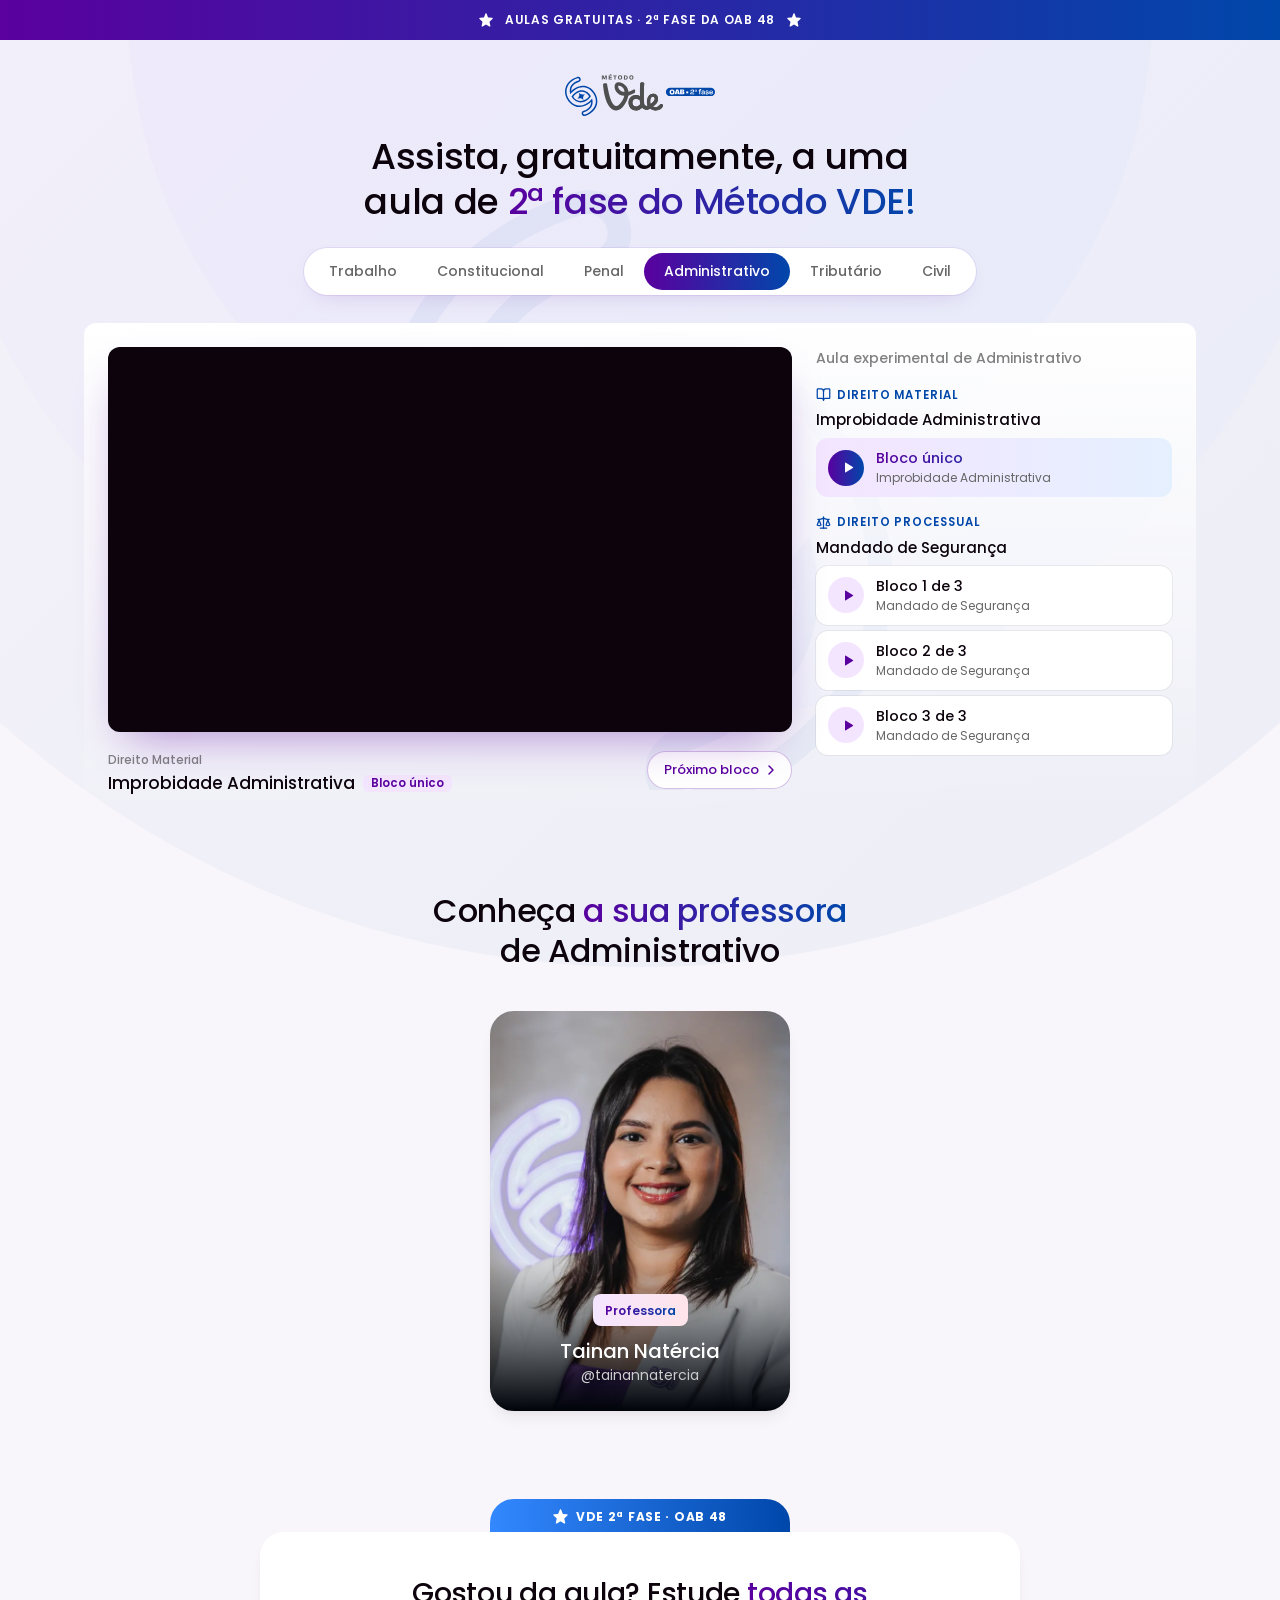
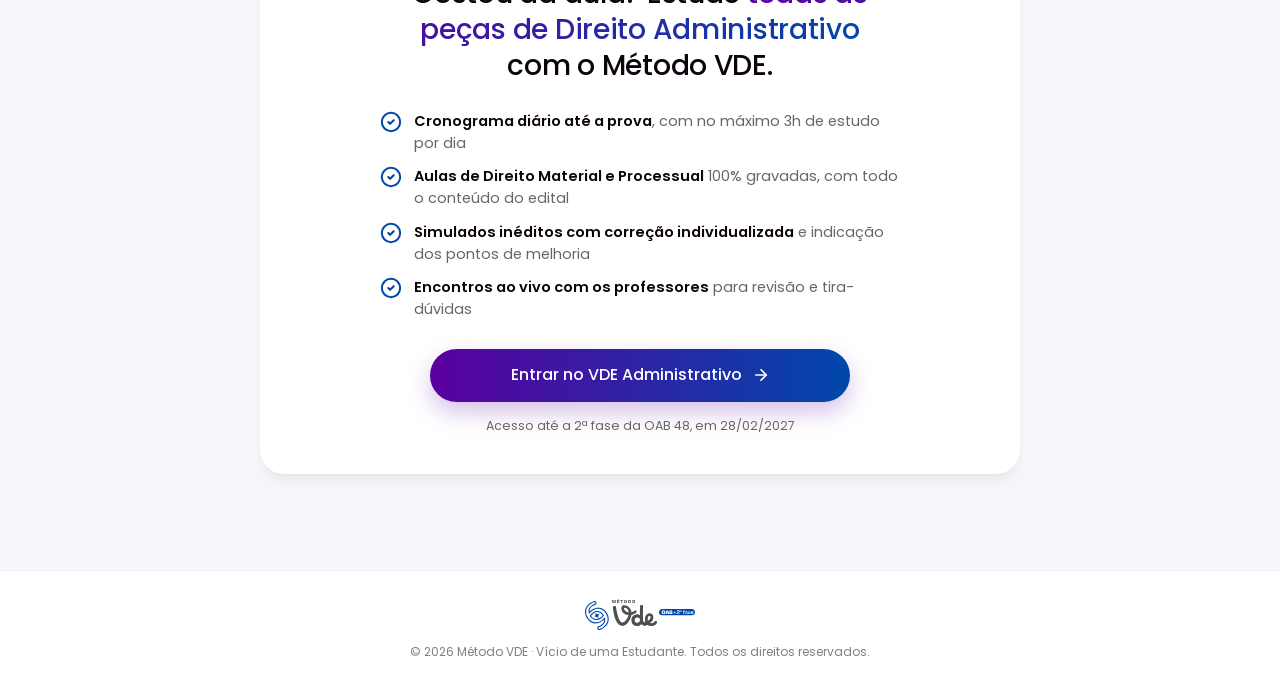
==== administrativo/index.html @ f40fd119 "feat: páginas de aula gratuita da 2ª fase OAB 48 (v1 e v2) Uma página por área (Trabalho, Constituci" ====
<!DOCTYPE html>
<html lang="pt-BR">
<head>
  <meta charset="UTF-8">
  <meta name="viewport" content="width=device-width, initial-scale=1.0">
  <title>Aula gratuita de 2ª fase · Direito Administrativo | Método VDE</title>
  <meta name="description" content="Assista, gratuitamente, a uma aula de 2ª fase de Direito Administrativo do Método VDE para a OAB 48: Improbidade Administrativa e Mandado de Segurança.">
  <meta property="og:title" content="Aula gratuita de 2ª fase · Direito Administrativo | Método VDE">
  <meta property="og:description" content="Assista, gratuitamente, a uma aula de 2ª fase de Direito Administrativo do Método VDE para a OAB 48: Improbidade Administrativa e Mandado de Segurança.">
  <meta property="og:type" content="website">
  <meta name="theme-color" content="#5a009f">
  <link rel="icon" href="/assets/olho-2fase.svg" type="image/svg+xml">
  <link rel="preconnect" href="https://fonts.googleapis.com">
  <link rel="preconnect" href="https://fonts.gstatic.com" crossorigin>
  <link href="https://fonts.googleapis.com/css2?family=Poppins:wght@400;500;600;700&display=swap" rel="stylesheet">
  <link rel="stylesheet" href="/assets/style.css">
</head>
<body data-page="administrativo">
<div class="topbar">
  <img src="/assets/estrela.svg" alt="" aria-hidden="true"><span>Aulas gratuitas · 2ª fase da OAB&nbsp;48</span><img src="/assets/estrela.svg" alt="" aria-hidden="true">
</div>
<img class="bg-mark" src="/assets/olho-2fase.svg" alt="" aria-hidden="true">
<header class="top">
  <a href="/" aria-label="Escolher outra área"><img src="/assets/logo-2fase.svg" alt="Método VDE · OAB 2ª fase"></a>
</header>

<main>
  <section class="hero">
    <div class="wrap">
      <h1>Assista, gratuitamente, a uma aula de <span class="grad-text">2ª&nbsp;fase do Método&nbsp;VDE!</span></h1>
      <nav class="areas" aria-label="Escolha a área">
  <a href="/trabalho">Trabalho</a>
  <a href="/constitucional">Constitucional</a>
  <a href="/penal">Penal</a>
  <a href="/administrativo" class="on" aria-current="page">Administrativo</a>
  <a href="/tributario">Tributário</a>
  <a href="/civil">Civil</a>
</nav>

      <div class="aula">
        <div class="player-col">
          <div class="player">
            <iframe id="player" src="https://player-vz-de17bc11-bf0.tv.pandavideo.com.br/embed/?v=746c2ba7-05da-4038-8122-dd7cc3b5351a" title="Aula gratuita de Direito Administrativo" allow="accelerometer;gyroscope;autoplay;encrypted-media;picture-in-picture" allowfullscreen fetchpriority="high"></iframe>
          </div>
          <div class="now">
            <div class="now-txt">
              <span class="now-kicker" id="now-kicker">Direito Material</span>
              <p class="now-title"><span id="now-title">Improbidade Administrativa</span> <span class="now-bloco" id="now-bloco">Bloco único</span></p>
            </div>
            <button type="button" class="btn-next" id="btn-next">Próximo bloco <svg viewBox="0 0 24 24" fill="none" stroke="currentColor" stroke-width="2.2" stroke-linecap="round" stroke-linejoin="round" aria-hidden="true"><path d="m9 18 6-6-6-6"/></svg></button>
          </div>
        </div>
        <aside class="playlist" aria-label="Blocos da aula">
          <p class="pl-label">Aula experimental de Administrativo</p>
          <div class="pl-group">
          <p class="pl-kicker"><svg viewBox="0 0 24 24" fill="none" stroke="currentColor" stroke-width="2" stroke-linecap="round" stroke-linejoin="round" aria-hidden="true"><path d="M12 7v14"/><path d="M3 18a1 1 0 0 1-1-1V4a1 1 0 0 1 1-1h5a4 4 0 0 1 4 4 4 4 0 0 1 4-4h5a1 1 0 0 1 1 1v13a1 1 0 0 1-1 1h-6a3 3 0 0 0-3 3 3 3 0 0 0-3-3z"/></svg>Direito Material</p>
          <p class="pl-title">Improbidade Administrativa</p>
          <button type="button" class="pl-item on" data-i="0" aria-pressed="true">
            <span class="pl-ico"><svg viewBox="0 0 24 24" fill="currentColor" aria-hidden="true"><path d="M8 5.14v13.72a1 1 0 0 0 1.5.86l11-6.86a1 1 0 0 0 0-1.72l-11-6.86A1 1 0 0 0 8 5.14z"/></svg></span>
            <span class="pl-txt"><b>Bloco único</b><small>Improbidade Administrativa</small></span>
          </button>
        </div>
        <div class="pl-group">
          <p class="pl-kicker"><svg viewBox="0 0 24 24" fill="none" stroke="currentColor" stroke-width="2" stroke-linecap="round" stroke-linejoin="round" aria-hidden="true"><path d="m16 16 3-8 3 8c-.87.65-1.92 1-3 1s-2.13-.35-3-1Z"/><path d="m2 16 3-8 3 8c-.87.65-1.92 1-3 1s-2.13-.35-3-1Z"/><path d="M7 21h10"/><path d="M12 3v18"/><path d="M3 7h2c2 0 5-1 7-2 2 1 5 2 7 2h2"/></svg>Direito Processual</p>
          <p class="pl-title">Mandado de Segurança</p>
          <button type="button" class="pl-item" data-i="1" aria-pressed="false">
            <span class="pl-ico"><svg viewBox="0 0 24 24" fill="currentColor" aria-hidden="true"><path d="M8 5.14v13.72a1 1 0 0 0 1.5.86l11-6.86a1 1 0 0 0 0-1.72l-11-6.86A1 1 0 0 0 8 5.14z"/></svg></span>
            <span class="pl-txt"><b>Bloco 1 de 3</b><small>Mandado de Segurança</small></span>
          </button>
          <button type="button" class="pl-item" data-i="2" aria-pressed="false">
            <span class="pl-ico"><svg viewBox="0 0 24 24" fill="currentColor" aria-hidden="true"><path d="M8 5.14v13.72a1 1 0 0 0 1.5.86l11-6.86a1 1 0 0 0 0-1.72l-11-6.86A1 1 0 0 0 8 5.14z"/></svg></span>
            <span class="pl-txt"><b>Bloco 2 de 3</b><small>Mandado de Segurança</small></span>
          </button>
          <button type="button" class="pl-item" data-i="3" aria-pressed="false">
            <span class="pl-ico"><svg viewBox="0 0 24 24" fill="currentColor" aria-hidden="true"><path d="M8 5.14v13.72a1 1 0 0 0 1.5.86l11-6.86a1 1 0 0 0 0-1.72l-11-6.86A1 1 0 0 0 8 5.14z"/></svg></span>
            <span class="pl-txt"><b>Bloco 3 de 3</b><small>Mandado de Segurança</small></span>
          </button>
        </div>
        </aside>
      </div>
    </div>
  </section>

  <section class="sec-profs">
    <div class="wrap">
      <h2>Conheça <span class="grad-text">a sua professora</span> de Administrativo</h2>
      <div class="profs single">
      <article class="prof" tabindex="0">
        <img src="/assets/profs/tainan-natercia.webp" alt="Tainan Natércia, Professora" loading="lazy" width="1200" height="888">
        <div class="prof-base">
          <span class="chip"><span>Professora</span></span>
          <p class="prof-nome">Tainan Natércia</p>
          <span class="prof-ig">@tainannatercia</span>
          <span class="prof-more">Ver currículo</span>
        </div>
        <div class="prof-hover">
          <div class="prof-hd">
            <span class="chip"><span>Professora</span></span>
            <p class="prof-nome">Tainan Natércia</p>
            <span class="prof-ig">@tainannatercia</span>
          </div>
          <p class="prof-bio">Advogada. Expertise e atuação em Direito Público. Mestre em Direito ao Desenvolvimento. Professora do Método VDE.</p>
          <a class="prof-link" href="https://www.instagram.com/tainannatercia" target="_blank" rel="noopener"><img src="/assets/instagram-branco.svg" alt="" aria-hidden="true" width="22" height="22">Ver perfil</a>
        </div>
      </article>
      </div>
    </div>
  </section>

  <section class="sec-cta">
    <div class="wrap">
      <div class="cta-shell">
        <div class="cta-tab"><img src="/assets/estrela.svg" alt="" aria-hidden="true"><span>VDE 2ª Fase · OAB&nbsp;48</span></div>
        <div class="cta-box">
          <h2>Gostou da aula? Estude <span class="grad-text">todas as peças de Direito Administrativo</span> com o Método&nbsp;VDE.</h2>
          <ul class="cta-list">
            <li><svg viewBox="0 0 24 24" fill="none" stroke="currentColor" stroke-width="2.2" stroke-linecap="round" stroke-linejoin="round" aria-hidden="true"><circle cx="12" cy="12" r="10"/><path d="m9 12 2 2 4-4"/></svg><span><b>Cronograma diário até a prova</b>, com no máximo 3h de estudo por dia</span></li>
            <li><svg viewBox="0 0 24 24" fill="none" stroke="currentColor" stroke-width="2.2" stroke-linecap="round" stroke-linejoin="round" aria-hidden="true"><circle cx="12" cy="12" r="10"/><path d="m9 12 2 2 4-4"/></svg><span><b>Aulas de Direito Material e Processual</b> 100% gravadas, com todo o conteúdo do edital</span></li>
            <li><svg viewBox="0 0 24 24" fill="none" stroke="currentColor" stroke-width="2.2" stroke-linecap="round" stroke-linejoin="round" aria-hidden="true"><circle cx="12" cy="12" r="10"/><path d="m9 12 2 2 4-4"/></svg><span><b>Simulados inéditos com correção individualizada</b> e indicação dos pontos de melhoria</span></li>
            <li><svg viewBox="0 0 24 24" fill="none" stroke="currentColor" stroke-width="2.2" stroke-linecap="round" stroke-linejoin="round" aria-hidden="true"><circle cx="12" cy="12" r="10"/><path d="m9 12 2 2 4-4"/></svg><span><b>Encontros ao vivo com os professores</b> para revisão e tira-dúvidas</span></li>
          </ul>
          <a class="btn" href="https://metodovde.com.br/segundafase/turma/administrativo#purchase-section" data-cta>Entrar no VDE Administrativo <svg viewBox="0 0 24 24" fill="none" stroke="currentColor" stroke-width="2.2" stroke-linecap="round" stroke-linejoin="round" aria-hidden="true"><path d="M5 12h14"/><path d="m12 5 7 7-7 7"/></svg></a>
          <p class="cta-note">Acesso até a 2ª fase da OAB 48, em 28/02/2027</p>
        </div>
      </div>
    </div>
  </section>
</main>

<footer class="foot">
  <div class="wrap">
    <img src="/assets/logo-2fase.svg" alt="Método VDE · OAB 2ª fase">
    <p>© 2026 Método VDE · Vício de uma Estudante. Todos os direitos reservados.</p>
  </div>
</footer>

<script>window.__BLOCOS__ = [{"src":"https://player-vz-de17bc11-bf0.tv.pandavideo.com.br/embed/?v=746c2ba7-05da-4038-8122-dd7cc3b5351a","tipo":"Direito Material","titulo":"Improbidade Administrativa","bloco":"Bloco único","area":"Direito Administrativo"},{"src":"https://player-vz-de17bc11-bf0.tv.pandavideo.com.br/embed/?v=700ed005-735b-4217-8921-2ffc0837ed28","tipo":"Direito Processual","titulo":"Mandado de Segurança","bloco":"Bloco 1 de 3","area":"Direito Administrativo"},{"src":"https://player-vz-de17bc11-bf0.tv.pandavideo.com.br/embed/?v=404a8434-0dd2-4a97-846f-cc614ed9724f","tipo":"Direito Processual","titulo":"Mandado de Segurança","bloco":"Bloco 2 de 3","area":"Direito Administrativo"},{"src":"https://player-vz-de17bc11-bf0.tv.pandavideo.com.br/embed/?v=1731c9a4-ccc6-4147-b9ce-858e5537b244","tipo":"Direito Processual","titulo":"Mandado de Segurança","bloco":"Bloco 3 de 3","area":"Direito Administrativo"}];</script>
<script src="/assets/player.js" defer></script>
</body>
</html>
---- assets/style.css ----
/* Tokens extraídos de metodovde.com.br/segundafase (CSS e DOM de produção) */
:root {
  --bg: #f8f6fa;            /* bg-secondary */
  --card: #ffffff;          /* bg-primary */
  --text: #0c030c;          /* text-primary */
  --text-2: #666666;        /* text-secondary */
  --muted: #808080;
  --from: #5a009f;          /* --color-from */
  --to: #0047aa;            /* --color-to */
  --blue-2: #3388ff;
  --lilac: #f4e5ff;         /* brand-vicio-secondary */
  --grad: linear-gradient(to right, var(--from), var(--to));
  --grad-blue: linear-gradient(to right, var(--blue-2), var(--to));
  --grad-soft: linear-gradient(to right, #f4e5ff, #e5f0ff); /* item ativo da playlist */
  --grad-chip: linear-gradient(to right, #f4e5ff, #ffe5ea); /* chip do card de professor */
  --r-3xl: 24px;
  --r-xl: 12px;
  --font: 'Poppins', -apple-system, BlinkMacSystemFont, "Segoe UI", sans-serif;
  --shadow: 0 10px 15px -3px rgba(12,3,12,.06), 0 4px 6px -4px rgba(12,3,12,.05);
}
* { margin: 0; padding: 0; box-sizing: border-box; }
html { -webkit-text-size-adjust: 100%; scroll-behavior: smooth; }
body {
  font-family: var(--font); color: var(--text); font-weight: 400;
  line-height: 1.6; overflow-x: hidden; -webkit-font-smoothing: antialiased;
  position: relative;
  /* halos concêntricos do hero do site */
  background-color: var(--bg);
  background-image: url('/assets/fundo-gradiente.svg');
  background-size: max(1920px, 150%) auto;
  background-position: center -230px;
  background-repeat: no-repeat;
}
a { color: inherit; text-decoration: none; }
img { max-width: 100%; display: block; }
button { font-family: inherit; }
::selection { background: var(--from); color: #fff; }
.wrap { width: 100%; max-width: 1240px; margin: 0 auto; padding: 0 16px; position: relative; z-index: 2; }
@media (min-width: 768px) { .wrap { padding: 0 24px; } }
@media (min-width: 1024px) { .wrap { padding: 0 64px; } }
.grad-text {
  background: var(--grad);
  -webkit-background-clip: text; background-clip: text; -webkit-text-fill-color: transparent;
}
h1, h2 { text-wrap: balance; }

/* marca d'água do olho da logo, bem discreta */
.bg-mark {
  position: absolute; top: 170px; left: 50%; transform: translateX(-50%);
  width: min(560px, 120vw); height: auto; opacity: .045; pointer-events: none; z-index: 0;
}

/* ---- Barra superior em gradiente ---- */
.topbar {
  background: var(--grad); color: #fff; min-height: 40px; padding: 8px 16px;
  display: flex; align-items: center; justify-content: center; gap: 12px; text-align: center;
  position: relative; z-index: 3;
}
.topbar span { font-size: 12px; font-weight: 600; letter-spacing: .06em; text-transform: uppercase; }
.topbar img { width: 14px; height: 14px; flex-shrink: 0; filter: brightness(0) invert(1); }

/* ---- Logo ---- */
.top { padding: 26px 16px 0; text-align: center; position: relative; z-index: 2; }
.top img { width: 132px; height: auto; margin: 0 auto; }
@media (min-width: 768px) { .top { padding-top: 34px; } .top img { width: 150px; } }

/* ---- Hero ---- */
.hero { padding: 18px 0 8px; position: relative; }
h1 {
  font-weight: 500; text-align: center; letter-spacing: -.01em;
  font-size: 24px; line-height: 1.3; max-width: 30ch; margin: 0 auto;
}
@media (min-width: 768px) { h1 { font-size: 32px; line-height: 40px; } }
@media (min-width: 1024px) { h1 { font-size: 36px; line-height: 1.25; } }
.sub { text-align: center; color: var(--text-2); font-size: 14px; max-width: 52ch; margin: 16px auto 0; }
@media (min-width: 768px) { .sub { font-size: 16px; margin-top: 20px; } }

/* Seletor de área: controle segmentado (um container só, ativo em gradiente).
   Celular: grade 3x2, todas as áreas visíveis sem rolagem. */
.areas {
  display: grid; grid-template-columns: repeat(3, 1fr); gap: 2px;
  margin: 20px auto 0; padding: 4px; max-width: 420px;
  background: var(--card); border-radius: 22px;
  box-shadow: 0 0 0 1px rgba(90,0,159,.08), 0 8px 24px -12px rgba(90,0,159,.22);
}
.areas a {
  display: flex; align-items: center; justify-content: center; text-align: center;
  font-size: 13px; font-weight: 500; line-height: 1.2; color: var(--text-2);
  padding: 10px 4px; border-radius: 999px;
  transition: color .2s, background-color .2s;
}
.areas a:hover { color: var(--from); background: var(--lilac); }
.areas a.on, .areas a.on:hover { background: var(--grad); color: #fff; }
@media (min-width: 768px) {
  .areas {
    display: flex; width: max-content; max-width: 100%; gap: 0;
    margin-top: 24px; padding: 5px; border-radius: 999px;
  }
  .areas a { font-size: 14px; padding: 10px 20px; }
}

/* ---- Bloco da aula (componente "Aulas experimentais" do site) ---- */
.aula {
  display: flex; flex-direction: column; gap: 20px;
  margin-top: 20px; padding: 12px; border-radius: var(--r-xl);
  background: linear-gradient(to bottom, var(--card), rgba(255,255,255,0));
}
@media (min-width: 768px) { .aula { padding: 24px; margin-top: 28px; gap: 28px; } }
@media (min-width: 1024px) { .aula { flex-direction: row; gap: 24px; } }
.player-col { flex: 1; min-width: 0; }
.player {
  position: relative; width: 100%; aspect-ratio: 16 / 9;
  border-radius: var(--r-xl); overflow: hidden; background: #0c030c;
  box-shadow: 0 20px 44px -18px rgba(90,0,159,.45);
}
.player iframe { position: absolute; inset: 0; width: 100%; height: 100%; border: 0; }

.now { display: flex; flex-direction: column; align-items: flex-start; gap: 10px; margin-top: 14px; }
@media (min-width: 640px) { .now { flex-direction: row; align-items: center; justify-content: space-between; gap: 16px; } }
.now-txt { min-width: 0; }
.now-kicker { font-size: 12px; font-weight: 500; color: var(--muted); }
.now-title { font-size: 15px; font-weight: 500; line-height: 1.35; }
.now-bloco {
  display: inline-block; font-size: 11.5px; font-weight: 600; color: var(--from);
  background: var(--lilac); border-radius: 6px; padding: 1px 8px; margin-left: 4px; vertical-align: 2px; white-space: nowrap;
}
@media (min-width: 768px) { .now-title { font-size: 17px; } }
.btn-next {
  flex-shrink: 0; display: inline-flex; align-items: center; gap: 4px;
  font-size: 13px; font-weight: 500; color: var(--from);
  background: var(--card); border: 1px solid rgba(90,0,159,.25); border-radius: 999px;
  padding: 8px 12px 8px 16px; cursor: pointer; transition: background .2s, border-color .2s;
}
.btn-next svg { width: 16px; height: 16px; }
.btn-next:hover { background: var(--lilac); border-color: rgba(90,0,159,.45); }
.btn-next[hidden] { display: none; }

/* Playlist */
.playlist { display: flex; flex-direction: column; gap: 16px; }
@media (min-width: 1024px) { .playlist { width: 356px; flex-shrink: 0; } }
.pl-label { font-size: 14px; font-weight: 500; color: var(--muted); }
.pl-group { display: flex; flex-direction: column; gap: 6px; }
.pl-kicker {
  display: inline-flex; align-items: center; gap: 6px;
  font-size: 11.5px; font-weight: 600; letter-spacing: .08em; text-transform: uppercase; color: var(--to);
}
.pl-kicker svg { width: 15px; height: 15px; }
.pl-title { font-size: 15px; font-weight: 500; line-height: 1.35; margin-bottom: 2px; }
.pl-item {
  display: flex; align-items: center; gap: 12px; width: 100%; text-align: left;
  padding: 10px 12px; border: 0; border-radius: var(--r-xl); cursor: pointer;
  background: var(--card); box-shadow: 0 0 0 1px rgba(12,3,12,.06);
  transition: background .2s, box-shadow .2s;
}
.pl-item:hover { box-shadow: 0 0 0 1px rgba(90,0,159,.3); }
.pl-item.on { background: var(--grad-soft); box-shadow: none; }
.pl-ico {
  width: 36px; height: 36px; border-radius: 50%; flex-shrink: 0;
  display: grid; place-items: center; color: var(--from); background: var(--lilac);
  transition: background .2s, color .2s;
}
.pl-ico svg { width: 15px; height: 15px; margin-left: 2px; }
.pl-item.on .pl-ico { background: var(--grad); color: #fff; }
.pl-txt { display: flex; flex-direction: column; min-width: 0; }
.pl-txt b { font-size: 14.5px; font-weight: 500; color: var(--text); }
.pl-item.on .pl-txt b { background: var(--grad); -webkit-background-clip: text; background-clip: text; -webkit-text-fill-color: transparent; }
.pl-txt small { font-size: 12px; color: var(--text-2); white-space: nowrap; overflow: hidden; text-overflow: ellipsis; }

/* ---- Professores (card do site) ---- */
.sec-profs { padding: 48px 0 8px; }
@media (min-width: 768px) { .sec-profs { padding-top: 64px; } }
h2 {
  font-weight: 500; text-align: center; font-size: 24px; line-height: 1.3; letter-spacing: -.01em;
  max-width: 30ch; margin: 0 auto;
}
@media (min-width: 768px) { h2 { font-size: 32px; line-height: 40px; } }
.profs { display: flex; flex-wrap: wrap; justify-content: center; gap: 16px; margin-top: 28px; }
@media (min-width: 768px) { .profs { margin-top: 40px; gap: 20px; } }
.prof {
  position: relative; isolation: isolate; overflow: hidden;
  width: 100%; max-width: 340px; height: 400px; border-radius: var(--r-3xl);
  display: flex; align-items: flex-end; justify-content: center; outline: none;
  box-shadow: var(--shadow); cursor: default;
}
@media (min-width: 640px) { .prof { width: calc(50% - 10px); max-width: 300px; } }
.prof > img { position: absolute; inset: 0; width: 100%; height: 100%; object-fit: cover; object-position: center; z-index: -1; }
.prof-base, .prof-hd {
  width: 100%; display: flex; flex-direction: column; align-items: center; color: #fff; text-align: center;
}
.prof-base { padding: 32px 16px 24px; background: linear-gradient(to top, #00040a, transparent); transition: opacity .2s; }
.chip { height: 32px; border-radius: 8px; background: var(--grad-chip); display: inline-flex; align-items: center; padding: 0 12px; }
.chip span { font-size: 12px; font-weight: 600; background: var(--grad); -webkit-background-clip: text; background-clip: text; -webkit-text-fill-color: transparent; }
.prof-nome { font-size: 20px; font-weight: 500; margin-top: 12px; line-height: 1.3; }
.prof-ig { font-size: 14px; color: #cccccc; }
.prof-more { display: none; margin-top: 10px; font-size: 12px; font-weight: 500; color: #fff; border: 1px solid rgba(255,255,255,.5); border-radius: 999px; padding: 4px 12px; }
.prof-hover {
  position: absolute; inset: 0; display: flex; flex-direction: column; justify-content: space-between;
  padding: 24px 16px; opacity: 0; transition: opacity .2s;
  background: linear-gradient(to bottom, rgba(0,4,10,.01), rgba(0,4,10,.8), #040a03);
  backdrop-filter: blur(1px); -webkit-backdrop-filter: blur(1px);
}
.prof-bio { color: #fff; text-align: center; font-size: 14px; line-height: 1.55; }
.prof-link {
  display: flex; align-items: center; justify-content: center; gap: 10px; width: 100%;
  color: #fff; font-size: 14px; font-weight: 500; border: 1px solid rgba(255,255,255,.5); border-radius: 999px; padding: 8px;
  transition: background .2s;
}
.prof-link:hover { background: rgba(255,255,255,.12); }
@media (hover: hover) {
  .prof:hover .prof-hover, .prof:focus-within .prof-hover { opacity: 1; }
  .prof:hover .prof-base, .prof:focus-within .prof-base { opacity: 0; }
}
@media (hover: none) {
  .prof { cursor: pointer; }
  .prof-more { display: inline-block; }
  .prof.open .prof-hover { opacity: 1; }
  .prof.open .prof-base { opacity: 0; }
  .prof:not(.open) .prof-hover { pointer-events: none; }
}

/* ---- CTA (card com aba em gradiente, componente do site) ---- */
.sec-cta { padding: 56px 0 72px; }
@media (min-width: 768px) { .sec-cta { padding: 80px 0 96px; } }
.cta-shell { max-width: 760px; margin: 0 auto; }
.cta-tab {
  width: min(300px, 86%); margin: 0 auto; background: var(--grad-blue); color: #fff;
  display: flex; align-items: center; justify-content: center; gap: 8px;
  border-radius: var(--r-3xl) var(--r-3xl) 0 0; padding: 8px 18px 6px;
}
.cta-tab img { width: 15px; height: 15px; filter: brightness(0) invert(1); }
.cta-tab span { font-size: 12px; font-weight: 700; letter-spacing: .06em; text-transform: uppercase; }
.cta-box {
  background: var(--card); border-radius: var(--r-3xl); box-shadow: var(--shadow);
  padding: 32px 20px 28px; text-align: center;
}
@media (min-width: 768px) { .cta-box { padding: 44px 48px 38px; } }
.cta-box h2 { font-size: 22px; line-height: 1.35; max-width: 26ch; }
@media (min-width: 768px) { .cta-box h2 { font-size: 28px; line-height: 1.3; } }
.cta-list {
  list-style: none; text-align: left; max-width: 520px; margin: 26px auto 0;
  display: flex; flex-direction: column; gap: 12px;
}
.cta-list li { display: flex; gap: 12px; align-items: flex-start; font-size: 14.5px; line-height: 1.5; color: var(--text-2); }
.cta-list li svg { width: 22px; height: 22px; flex-shrink: 0; color: var(--to); margin-top: 0; }
.cta-list li b { color: var(--text); font-weight: 600; }
.btn {
  display: inline-flex; align-items: center; justify-content: center; gap: 10px;
  font-weight: 500; font-size: 16px; line-height: 1.3; color: #fff;
  padding: 16px 40px; border-radius: 999px; margin-top: 28px; width: 100%; max-width: 420px;
  background: var(--grad); box-shadow: 0 10px 24px rgba(90,0,159,.25);
  transition: transform .2s, opacity .2s;
}
.btn svg { width: 18px; height: 18px; }
.btn:hover { transform: scale(1.04); opacity: .92; }
.btn:active { transform: scale(1); }
.cta-note { margin-top: 14px; color: var(--text-2); font-size: 12.5px; }

/* ---- Home: escolha de área ---- */
.hero-home { padding-bottom: 80px; }
.area-grid { display: grid; grid-template-columns: 1fr; gap: 12px; margin-top: 28px; max-width: 920px; margin-left: auto; margin-right: auto; }
@media (min-width: 768px) { .area-grid { grid-template-columns: 1fr 1fr; gap: 16px; margin-top: 40px; } }
.area-card {
  display: flex; align-items: center; gap: 14px; padding: 16px; border-radius: 20px;
  background: var(--card); box-shadow: var(--shadow), 0 0 0 1px rgba(12,3,12,.04);
  transition: transform .2s, box-shadow .2s;
}
.area-card:hover { transform: translateY(-2px); box-shadow: 0 16px 30px -12px rgba(90,0,159,.28), 0 0 0 1px rgba(90,0,159,.18); }
.area-play { width: 48px; height: 48px; border-radius: 50%; flex-shrink: 0; display: grid; place-items: center; background: var(--grad); color: #fff; }
.area-play svg { width: 18px; height: 18px; margin-left: 3px; }
.area-txt { display: flex; flex-direction: column; min-width: 0; flex: 1; }
.area-txt b { font-size: 16px; font-weight: 600; }
.area-txt small { font-size: 13px; color: var(--text-2); line-height: 1.4; margin-top: 2px; }
.area-txt em { font-style: normal; font-size: 12px; color: var(--muted); margin-top: 4px; }
.area-go { color: var(--from); flex-shrink: 0; }
.area-go svg { width: 20px; height: 20px; }

/* ---- Rodapé ---- */
.foot { background: var(--card); border-top: 1px solid rgba(12,3,12,.06); padding: 28px 0; }
.foot .wrap { display: flex; flex-direction: column; align-items: center; gap: 12px; text-align: center; }
.foot img { width: 110px; }
.foot p { font-size: 12px; color: var(--muted); }

@media (prefers-reduced-motion: reduce) {
  * { transition: none !important; scroll-behavior: auto !important; }
}
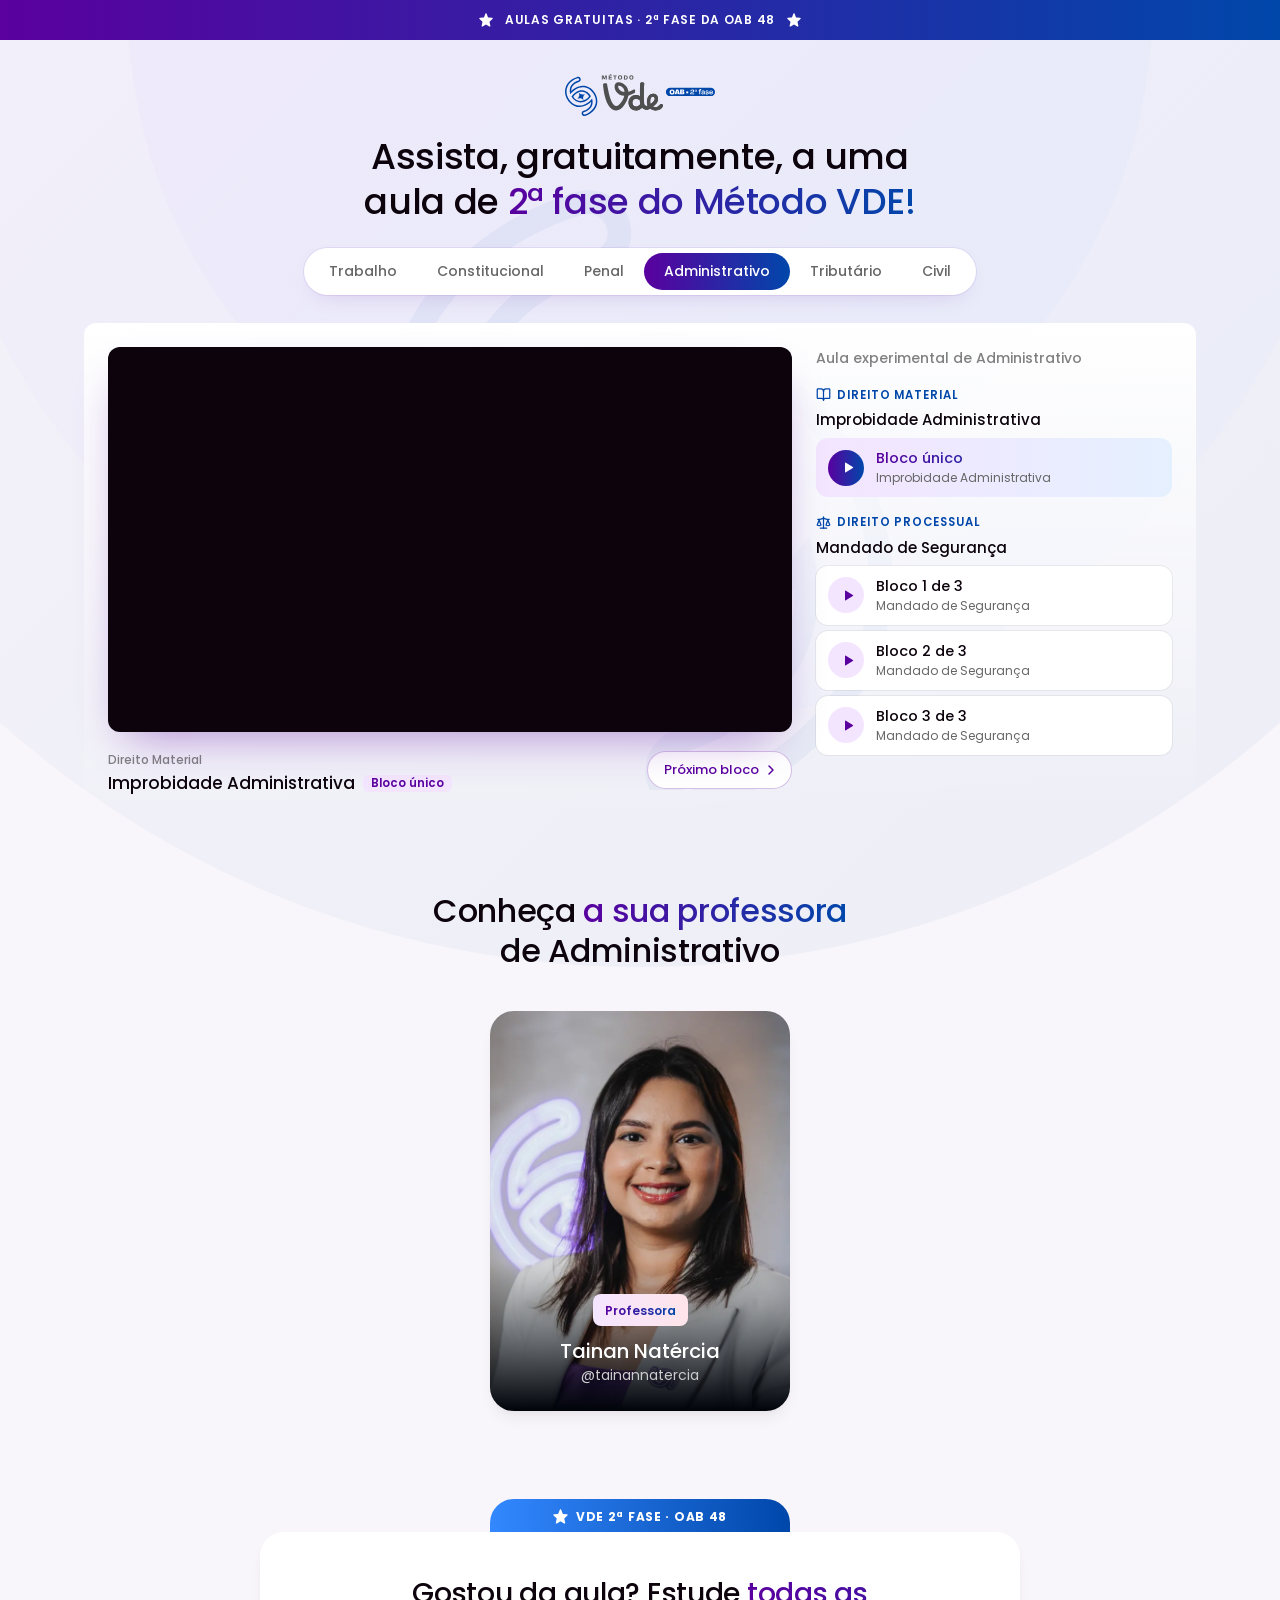
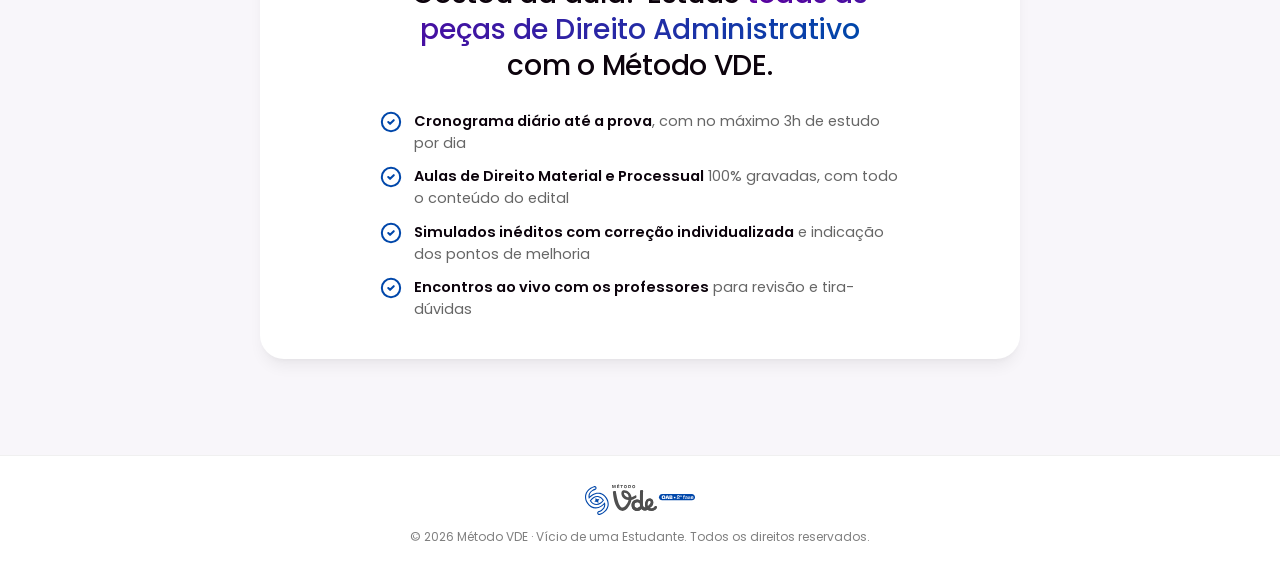
==== commit 13e011e9: "fix: v1 (raiz) sem o botão de vendas, v2 com o botão Co-Authored-By: Claude Opus 5.5 <noreply@anthro" ====
--- a/administrativo/index.html
+++ b/administrativo/index.html
@@ -119,8 +119,7 @@
             <li><svg viewBox="0 0 24 24" fill="none" stroke="currentColor" stroke-width="2.2" stroke-linecap="round" stroke-linejoin="round" aria-hidden="true"><circle cx="12" cy="12" r="10"/><path d="m9 12 2 2 4-4"/></svg><span><b>Simulados inéditos com correção individualizada</b> e indicação dos pontos de melhoria</span></li>
             <li><svg viewBox="0 0 24 24" fill="none" stroke="currentColor" stroke-width="2.2" stroke-linecap="round" stroke-linejoin="round" aria-hidden="true"><circle cx="12" cy="12" r="10"/><path d="m9 12 2 2 4-4"/></svg><span><b>Encontros ao vivo com os professores</b> para revisão e tira-dúvidas</span></li>
           </ul>
-          <a class="btn" href="https://metodovde.com.br/segundafase/turma/administrativo#purchase-section" data-cta>Entrar no VDE Administrativo <svg viewBox="0 0 24 24" fill="none" stroke="currentColor" stroke-width="2.2" stroke-linecap="round" stroke-linejoin="round" aria-hidden="true"><path d="M5 12h14"/><path d="m12 5 7 7-7 7"/></svg></a>
-          <p class="cta-note">Acesso até a 2ª fase da OAB 48, em 28/02/2027</p>
+          
         </div>
       </div>
     </div>
